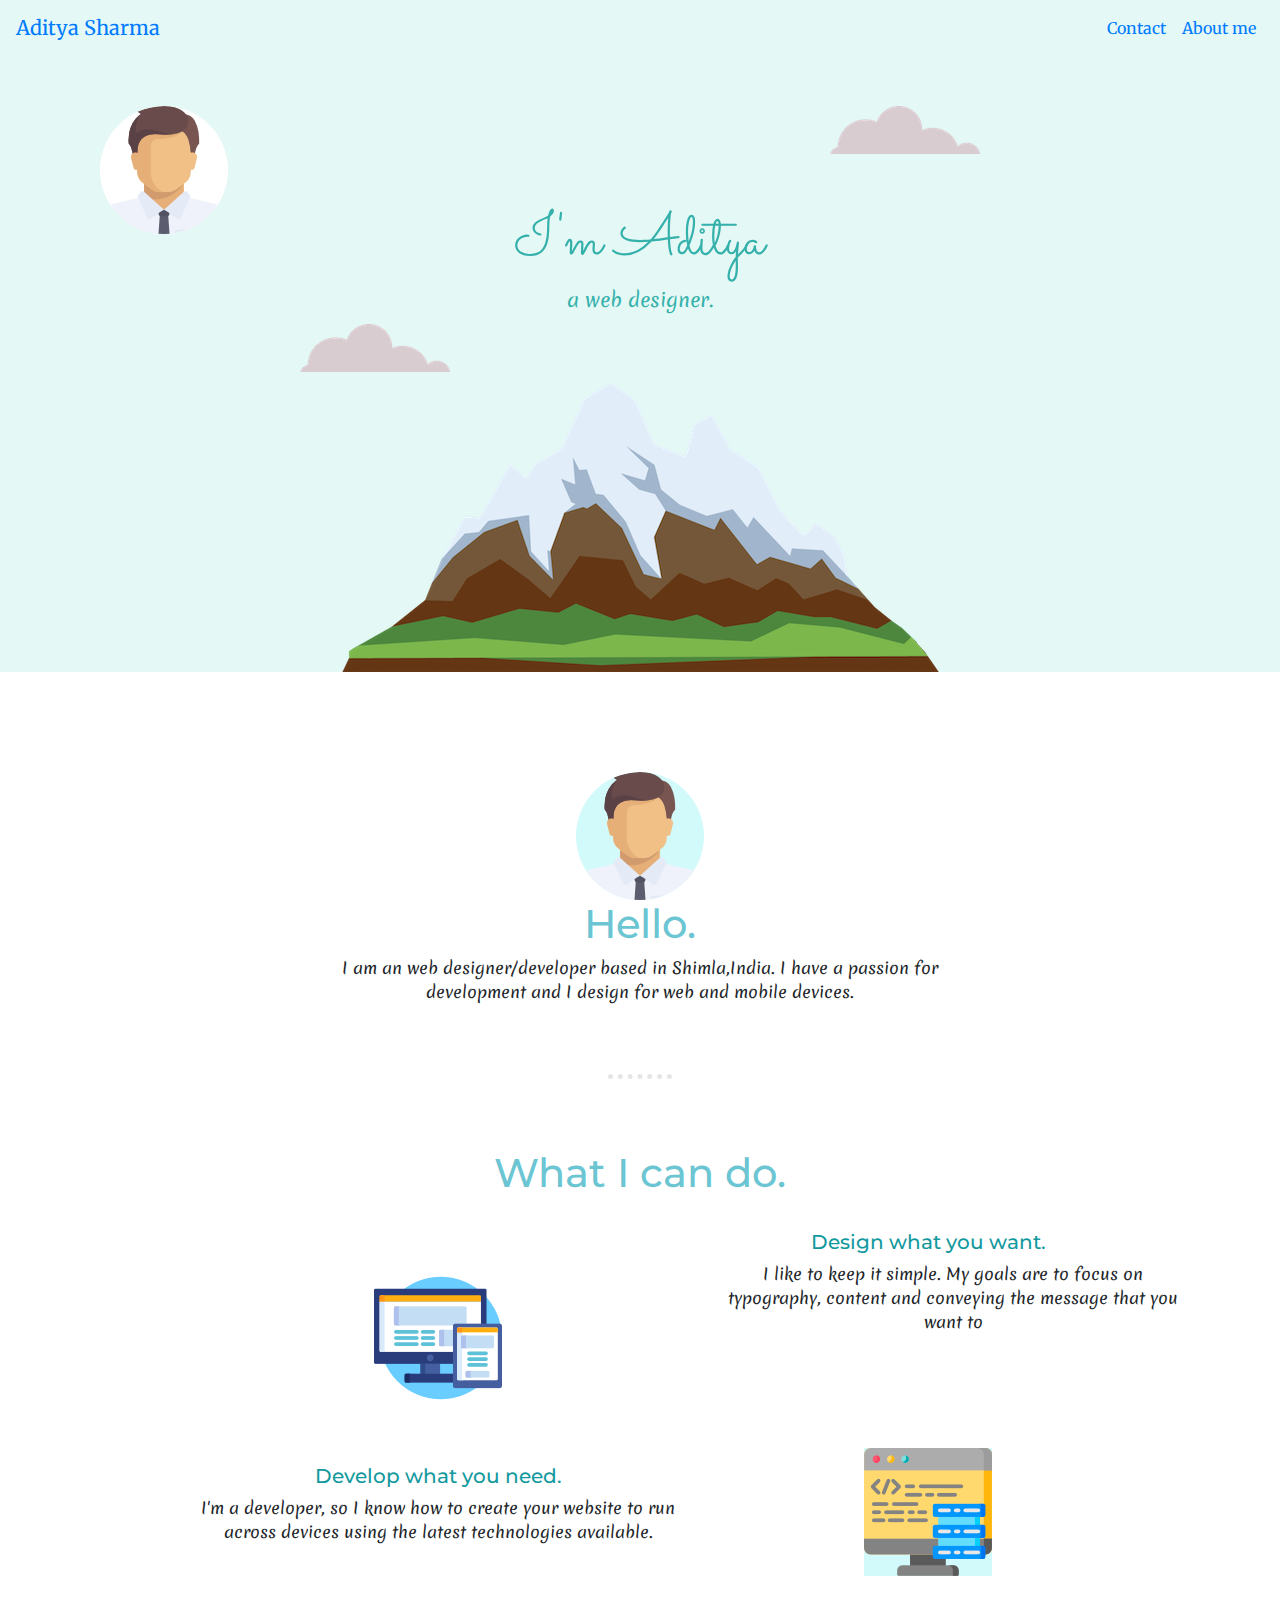
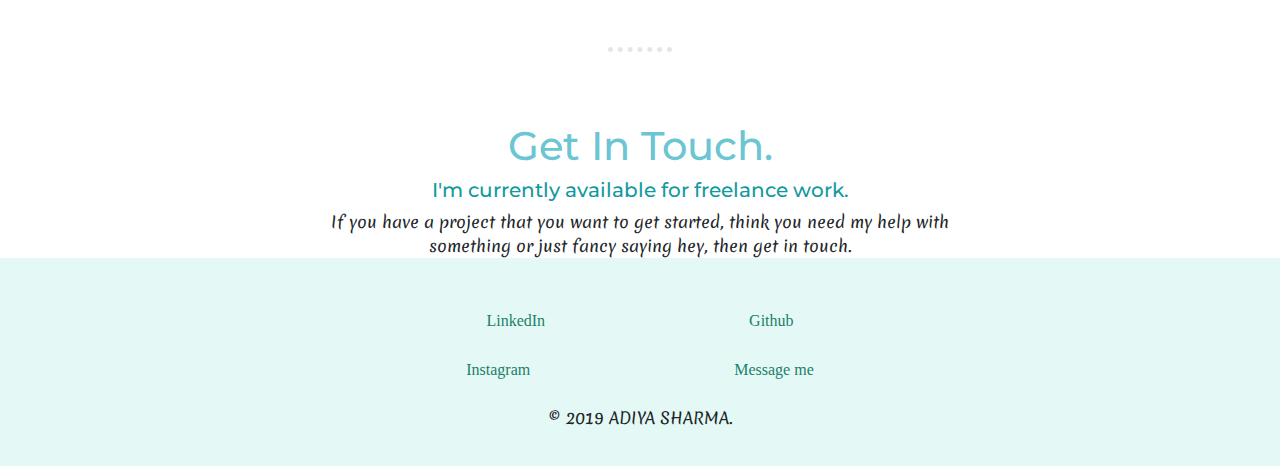
==== index.html @ 89ea3c39 "Update index.html" ====
<!DOCTYPE html>
<html lang="en" dir="ltr">
  <head>
    <meta charset="utf-8">
    <title>Aditya Sharma</title>
      <link rel="stylesheet" href="https://stackpath.bootstrapcdn.com/bootstrap/4.3.1/css/bootstrap.min.css" integrity="sha384-ggOyR0iXCbMQv3Xipma34MD+dH/1fQ784/j6cY/iJTQUOhcWr7x9JvoRxT2MZw1T" crossorigin="anonymous">
    <script src="https://code.jquery.com/jquery-3.3.1.slim.min.js" integrity="sha384-q8i/X+965DzO0rT7abK41JStQIAqVgRVzpbzo5smXKp4YfRvH+8abtTE1Pi6jizo" crossorigin="anonymous"></script>
<script src="https://cdnjs.cloudflare.com/ajax/libs/popper.js/1.14.7/umd/popper.min.js" integrity="sha384-UO2eT0CpHqdSJQ6hJty5KVphtPhzWj9WO1clHTMGa3JDZwrnQq4sF86dIHNDz0W1" crossorigin="anonymous"></script>
<script src="https://stackpath.bootstrapcdn.com/bootstrap/4.3.1/js/bootstrap.min.js" integrity="sha384-JjSmVgyd0p3pXB1rRibZUAYoIIy6OrQ6VrjIEaFf/nJGzIxFDsf4x0xIM+B07jRM" crossorigin="anonymous"></script>
    <link rel="stylesheet" href="styles1.css">
    <link rel="icon" href="favicon.ico">
    <link href="https://fonts.googleapis.com/css?family=Merienda|Merriweather|Montserrat|Sacramento&display=swap" rel="stylesheet">
  </head>
  <body>
    
    <section id="title">

      <!-- Nav Bar -->
      <nav class="navbar navbar-expand-lg navbar-#E4F9F5 bg-#E4F9F5">

     <a class="navbar-brand" href="">Aditya Sharma</a>

     

        <button class="navbar-toggler ml-auto custom-toggler" type="button" data-toggle="collapse" data-target="#collapsingNavbar4">
        <span class="navbar-toggler-icon"></span>
    </button>

    <div class="collapse navbar-collapse" id="collapsingNavbar4"> 
        <ul class="navbar-nav ml-auto">
              <li class="nav-item">
                  <a class="nav-link" href="mailto:adityasharma5119@gmail.com@email.com">Contact</a>
              </li>
              <li class="nav-item">
                  <a class="nav-link"  target="_blank" href="adi.html">About me</a>
              </li>
          </ul>

      </div>
  </nav>
</section>
    
    
    <div class="topcontainer">
      <img  class="ad"src="images/boss.png" alt="profile image">
      <img class="cloud1" src="images/cloud.png" alt="cloud image" />
      <h1>I'm Aditya</h1>
      <p class="book">a web designer.</p>
      <img class="cloud2" src="images/cloud.png" alt="cloud image" />
      <img  class="mountain"src="images/mountain.png" alt="mointain image " />

      </div>

      <div class="middlecontainer">
        <div class="profile">

          <img  class="boss"src="images/boss.png" alt="profile image">
          <h2>Hello.</h2>
          <p class="adi">I am an web designer/developer based in Shimla,India. I have a passion for development and I design for web and mobile devices. </p>
        </div>
        <hr class="line">

        <div class="skills">
          <h2>What I can do.</h2>
          <br />

          <div class="skill-row">
            <table >
              <tr>
              <td>
              <img class="comp" src="images\responsive.png" alt="image"></td>
              <td>
              <h3>Design what you want.</h3>
              <p class="ass">I like to keep it simple. My goals are to focus on typography, content and conveying the message that you want to <send class=""></send></p>
              <br >
              <br />
              <br />
              <br />

             </td>
             </div>
            </tr>

              <tr>
                <div class="skill-row">

              <td>


              <h3>Develop what you need.</h3>
              <p>I'm a developer, so I know how to create your website to run across devices using the latest technologies available.</p>
</td>
<td>


            <img class="develope" src="images\data.png" alt="image">
            </td>
              </div>
              </tr>

            </table>
          </div>
        <hr class="line">
        <div class="contact-me">
          <h2>Get In Touch.</h2>
          <h3>I'm currently available for freelance work.</h3>
          <p class="contact">If you have a project that you want to get started, think you need my help with something or just fancy saying hey, then get in touch.</p>
          
        </div>
      </div>


      <div class="bottom-container">
        <a class="footer-link" href="https://www.linkedin.com/in/aditya-sharma-693244171/" target="_blank">LinkedIn</a>
        <a class="footer-link" href="https://github.com/adii07" target="_blank">Github</a><br /> <br />
        <a class="footer-link" href="https://www.instagram.com/addy.o7/" target="_blank">Instagram</a>
        <a class="footer-link" href="mailto:adityasharma5119@gmail.com@email.com" >Message me</a>
        <br />
        <br />
        <p>© 2019 ADIYA SHARMA.</p>
      </div>
  </body>
</html>
---- styles1.css ----
div{
  background-color: #E4F9F5;
}
body{
font-family: 'Merriweather', serif;
  text-align: center;
  margin: 0;
  border: 0;
}
#title{
  background: #E4F9F5;
  }

  .custom-toggler.navbar-toggler {
    border-color: rgb(255,102,203);
}

.custom-toggler .navbar-toggler-icon {
  background-image: url("data:image/svg+xml;charset=utf8,%3Csvg viewBox='0 0 32 32' xmlns='http://www.w3.org/2000/svg'%3E%3Cpath stroke='rgba(255,102,203, 0.7)' stroke-width='2' stroke-linecap='round' stroke-miterlimit='10' d='M4 8h24M4 16h24M4 24h24'/%3E%3C/svg%3E");
}


h1{
font-family: 'Sacramento', cursive;
margin-top: 1.25rem auto .625rem auto ;
font-size: 3.75rem;
color: #35b0ab;
}
.book{
  color:#35b0ab;
  font-size: 1.2rem;
  margin: 0;
  font-weight: normal;

}

h2{
  font-family: 'Montserrat', sans-serif;
  font-size: 2.5rem;
  color: #6bc5d2;
}
h3{
  font-family: 'Montserrat', sans-serif;
  font-size: 1.25rem;
  color: #11999E;
}
p{
  font-family: 'Merienda', cursive;
}
.boss{
  background-color:#d2fafb;
  border-radius: 50%;
}
.topcontainer{
  position: relative;
  padding-top: 9.375rem;
  margin:0;

}

.adi{
  width: 50%;
  margin:auto;
}

.middlecontainer{
  background-color: white;
  padding-top: 100px;

}

.profile{
  background-color: white;
}

.ad{
position: absolute;
left: 6.25rem;
top: 3.125rem;
border-radius: 50%;
background-color: white;
}

.cloud1{

 position: absolute;
 right: 18.75rem;
 top: 3.125rem;
}

.cloud2{
  position: absolute;
  left: 18.75rem;
  bottom: 18.75rem;
}
hr{
  color: #e0e0e0;
  border-style: none;
  width: 5%;
  border-top-style: dotted;
  border-width:0.313rem;


}

.line{
  margin-top: 4.375rem;
  margin-bottom: 4.375rem;
}
.skills{
  background-color: white;
}
.skill-row{
  background-color: white;
  margin-left: 12.5rem;
  margin-right: 6.25rem;

}
.ass{
  text-align: center;

  margin-left: 3.125rem;
}
.develope{
  background-color: #d2fafb;

}

.contact-me{
  background-color: white;
}

.contact{
  width:50%;
   
  margin: auto;
}

.btn{
 background: #45b29a;
text-align:center;
display: block;
position: relative;
  border-radius: 3px;
  font-family: 'Montserrat', sans-serif;
  color: #1b7f69;
  font-size:0.8em;
  padding: .75em 2em .75em 3.5em;
  margin: 1.875em 31.25em 3.75em 31.25em;
  text-decoration: none;
}

.bottom-container{
   background-color: #E4F9F5;
   
  padding:3.125rem 0 1.25rem;

}
.footer-link{
  margin-left: 6.25rem;
  margin-right: 6.25rem;
  color: #1b7f69;
  font-family:'Pacifico', cursive;
}
.mountain{
  margin: 0;
  padding: 0;
  border: 0;
}
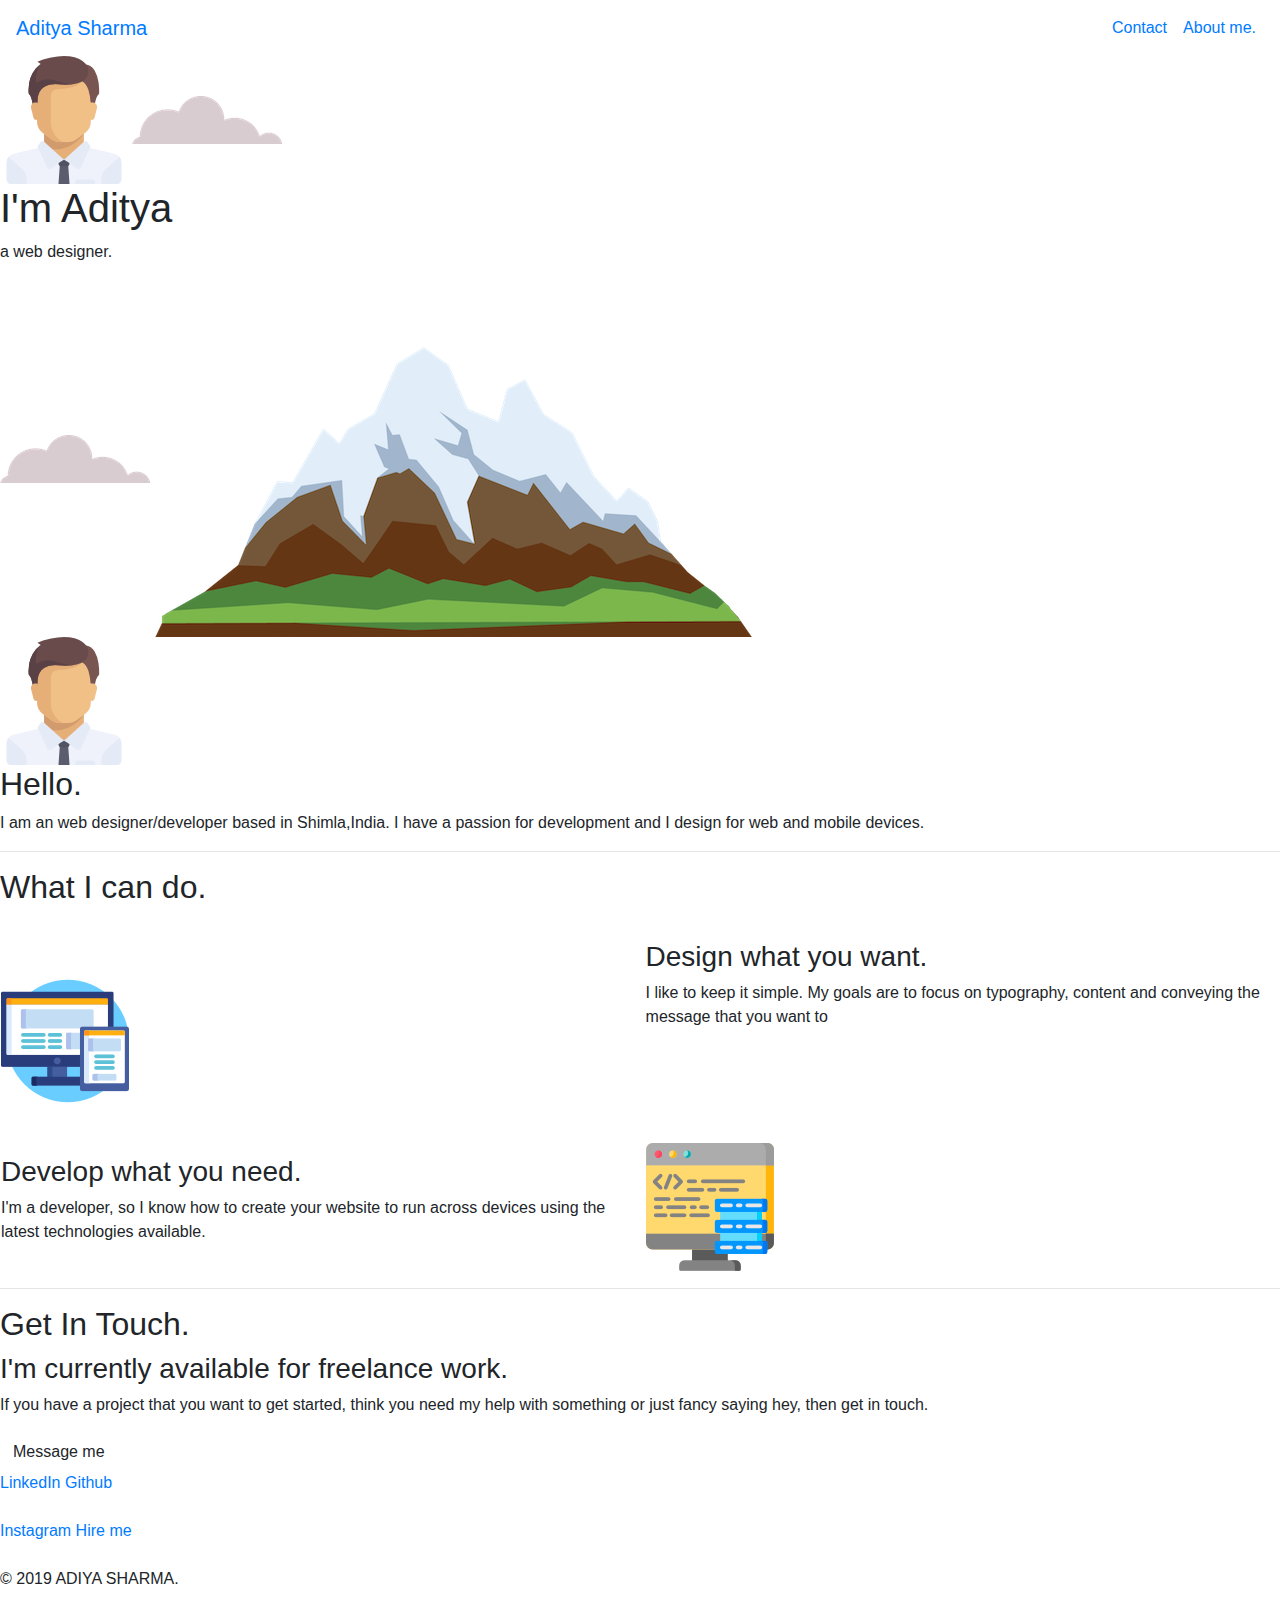
==== commit 509838e9: "Update index.html" ====
--- a/index.html
+++ b/index.html
@@ -3,44 +3,41 @@
   <head>
     <meta charset="utf-8">
     <title>Aditya Sharma</title>
-      <link rel="stylesheet" href="https://stackpath.bootstrapcdn.com/bootstrap/4.3.1/css/bootstrap.min.css" integrity="sha384-ggOyR0iXCbMQv3Xipma34MD+dH/1fQ784/j6cY/iJTQUOhcWr7x9JvoRxT2MZw1T" crossorigin="anonymous">
+    <link rel="stylesheet" href="https://stackpath.bootstrapcdn.com/bootstrap/4.3.1/css/bootstrap.min.css" integrity="sha384-ggOyR0iXCbMQv3Xipma34MD+dH/1fQ784/j6cY/iJTQUOhcWr7x9JvoRxT2MZw1T" crossorigin="anonymous">
     <script src="https://code.jquery.com/jquery-3.3.1.slim.min.js" integrity="sha384-q8i/X+965DzO0rT7abK41JStQIAqVgRVzpbzo5smXKp4YfRvH+8abtTE1Pi6jizo" crossorigin="anonymous"></script>
-<script src="https://cdnjs.cloudflare.com/ajax/libs/popper.js/1.14.7/umd/popper.min.js" integrity="sha384-UO2eT0CpHqdSJQ6hJty5KVphtPhzWj9WO1clHTMGa3JDZwrnQq4sF86dIHNDz0W1" crossorigin="anonymous"></script>
-<script src="https://stackpath.bootstrapcdn.com/bootstrap/4.3.1/js/bootstrap.min.js" integrity="sha384-JjSmVgyd0p3pXB1rRibZUAYoIIy6OrQ6VrjIEaFf/nJGzIxFDsf4x0xIM+B07jRM" crossorigin="anonymous"></script>
-    <link rel="stylesheet" href="styles1.css">
+    <script src="https://cdnjs.cloudflare.com/ajax/libs/popper.js/1.14.7/umd/popper.min.js" integrity="sha384-UO2eT0CpHqdSJQ6hJty5KVphtPhzWj9WO1clHTMGa3JDZwrnQq4sF86dIHNDz0W1" crossorigin="anonymous"></script>
+    <script src="https://stackpath.bootstrapcdn.com/bootstrap/4.3.1/js/bootstrap.min.js" integrity="sha384-JjSmVgyd0p3pXB1rRibZUAYoIIy6OrQ6VrjIEaFf/nJGzIxFDsf4x0xIM+B07jRM" crossorigin="anonymous"></script>
+    <link rel="stylesheet" href="css/styles1.css">
     <link rel="icon" href="favicon.ico">
     <link href="https://fonts.googleapis.com/css?family=Merienda|Merriweather|Montserrat|Sacramento&display=swap" rel="stylesheet">
   </head>
   <body>
-    
     <section id="title">
 
-      <!-- Nav Bar -->
-      <nav class="navbar navbar-expand-lg navbar-#E4F9F5 bg-#E4F9F5">
+    <nav class="a navbar navbar-expand-lg navbar-#35b0ab bg-#6bc5d2">
 
-     <a class="navbar-brand" href="">Aditya Sharma</a>
+   <a class="navbar-brand" href="">Aditya Sharma</a>
 
-     
-
-        <button class="navbar-toggler ml-auto custom-toggler" type="button" data-toggle="collapse" data-target="#collapsingNavbar4">
+  <button class="navbar-toggler ml-auto custom-toggler" type="button" data-toggle="collapse" data-target="#collapsingNavbar4">
         <span class="navbar-toggler-icon"></span>
     </button>
 
-    <div class="collapse navbar-collapse" id="collapsingNavbar4"> 
+    <div class="collapse navbar-collapse" id="collapsingNavbar4">
+
         <ul class="navbar-nav ml-auto">
-              <li class="nav-item">
-                  <a class="nav-link" href="mailto:adityasharma5119@gmail.com@email.com">Contact</a>
-              </li>
-              <li class="nav-item">
-                  <a class="nav-link"  target="_blank" href="adi.html">About me</a>
-              </li>
-          </ul>
+            <li class="nav-item">
+                <a class="nav-link" href="mailto:adityasharma5119@gmail.com@email.com">Contact</a>
+            </li>
+            <li class="nav-item">
+                <a class="nav-link" href="adi.html">About me.</a>
+            </li>
 
-      </div>
+        </ul>
+
+    </div>
   </nav>
 </section>
-    
-    
+
     <div class="topcontainer">
       <img  class="ad"src="images/boss.png" alt="profile image">
       <img class="cloud1" src="images/cloud.png" alt="cloud image" />
@@ -105,7 +102,7 @@
           <h2>Get In Touch.</h2>
           <h3>I'm currently available for freelance work.</h3>
           <p class="contact">If you have a project that you want to get started, think you need my help with something or just fancy saying hey, then get in touch.</p>
-          
+          <a class="btn" href="mailto:adityasharma5119@gmail.com@email.com">Message me</a>
         </div>
       </div>
 
@@ -114,10 +111,11 @@
         <a class="footer-link" href="https://www.linkedin.com/in/aditya-sharma-693244171/" target="_blank">LinkedIn</a>
         <a class="footer-link" href="https://github.com/adii07" target="_blank">Github</a><br /> <br />
         <a class="footer-link" href="https://www.instagram.com/addy.o7/" target="_blank">Instagram</a>
-        <a class="footer-link" href="mailto:adityasharma5119@gmail.com@email.com" >Message me</a>
+        <a class="footer-link" href="mailto:adityasharma5119@gmail.com@email.com" >Hire me</a>
         <br />
         <br />
         <p>© 2019 ADIYA SHARMA.</p>
       </div>
   </body>
 </html>
+
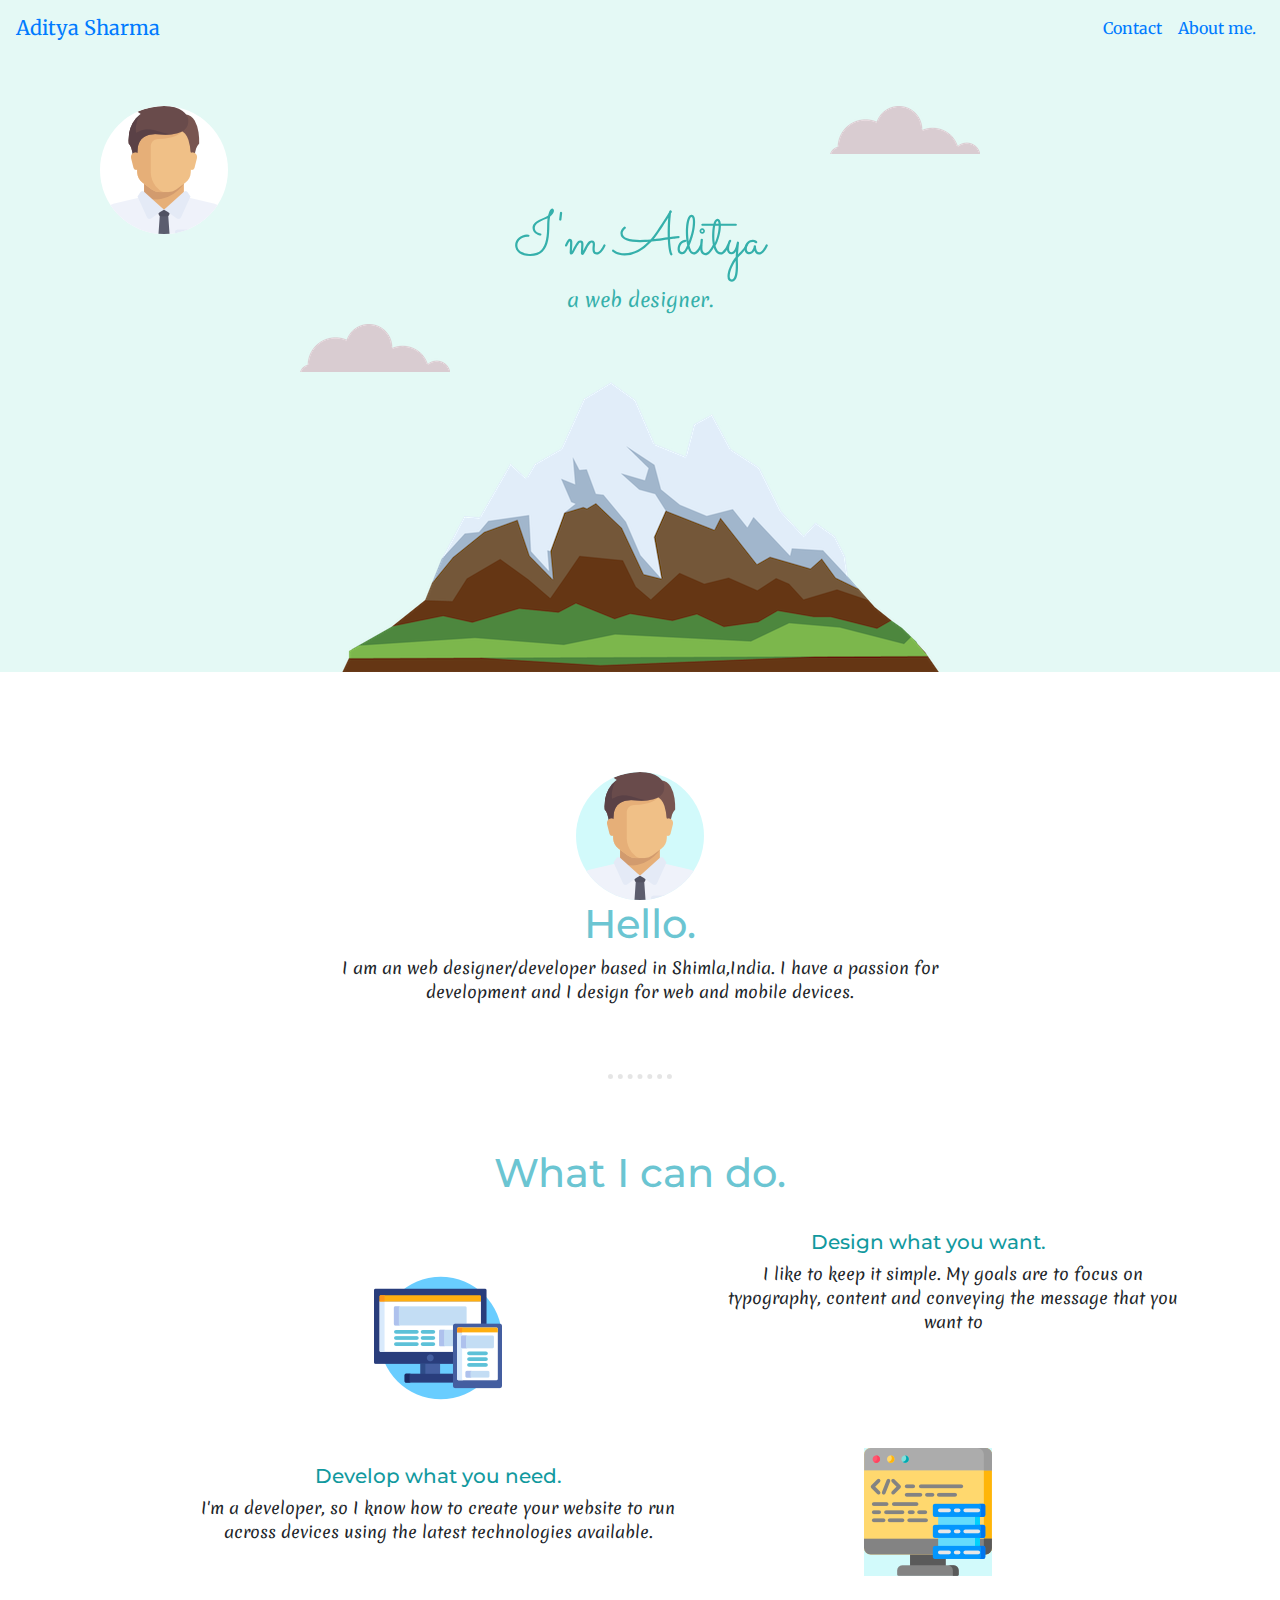
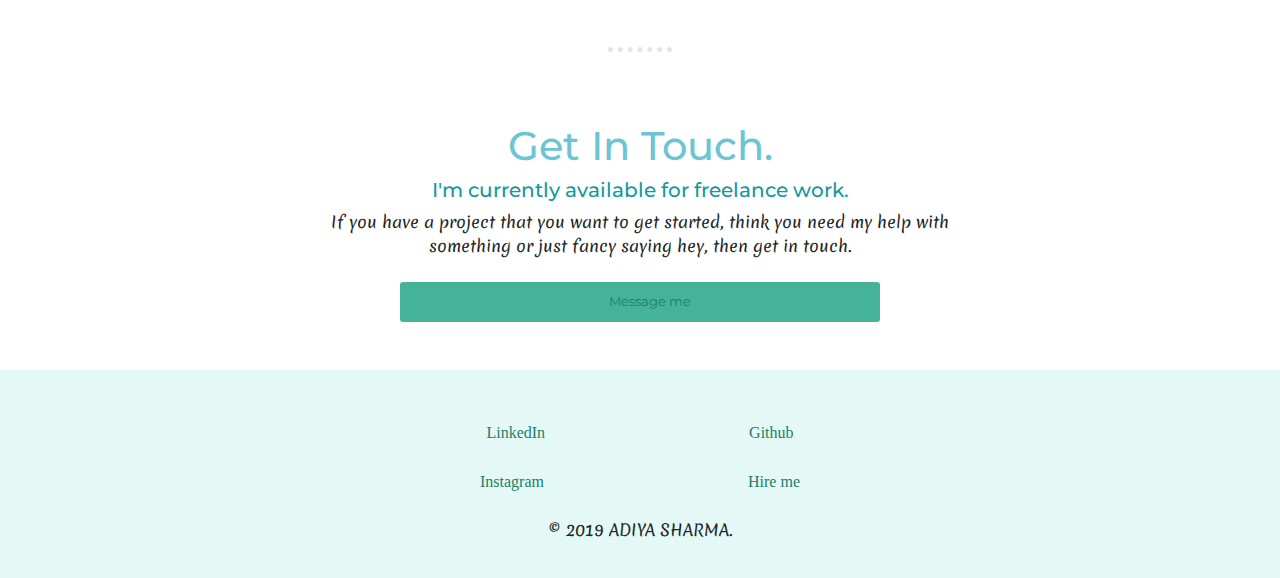
==== commit efab90c2: "Update index.html" ====
--- a/index.html
+++ b/index.html
@@ -7,7 +7,7 @@
     <script src="https://code.jquery.com/jquery-3.3.1.slim.min.js" integrity="sha384-q8i/X+965DzO0rT7abK41JStQIAqVgRVzpbzo5smXKp4YfRvH+8abtTE1Pi6jizo" crossorigin="anonymous"></script>
     <script src="https://cdnjs.cloudflare.com/ajax/libs/popper.js/1.14.7/umd/popper.min.js" integrity="sha384-UO2eT0CpHqdSJQ6hJty5KVphtPhzWj9WO1clHTMGa3JDZwrnQq4sF86dIHNDz0W1" crossorigin="anonymous"></script>
     <script src="https://stackpath.bootstrapcdn.com/bootstrap/4.3.1/js/bootstrap.min.js" integrity="sha384-JjSmVgyd0p3pXB1rRibZUAYoIIy6OrQ6VrjIEaFf/nJGzIxFDsf4x0xIM+B07jRM" crossorigin="anonymous"></script>
-    <link rel="stylesheet" href="css/styles1.css">
+    <link rel="stylesheet" href="styles1.css">
     <link rel="icon" href="favicon.ico">
     <link href="https://fonts.googleapis.com/css?family=Merienda|Merriweather|Montserrat|Sacramento&display=swap" rel="stylesheet">
   </head>
--- a/styles1.css
+++ b/styles1.css
@@ -0,0 +1,169 @@
+div{
+  background-color: #E4F9F5;
+}
+body{
+font-family: 'Merriweather', serif;
+  text-align: center;
+  margin: 0;
+  border: 0;
+}
+#title{
+  background: #E4F9F5;
+  }
+
+  .custom-toggler.navbar-toggler {
+    border-color: rgb(255,102,203);
+}
+
+.custom-toggler .navbar-toggler-icon {
+  background-image: url("data:image/svg+xml;charset=utf8,%3Csvg viewBox='0 0 32 32' xmlns='http://www.w3.org/2000/svg'%3E%3Cpath stroke='rgba(255,102,203, 0.7)' stroke-width='2' stroke-linecap='round' stroke-miterlimit='10' d='M4 8h24M4 16h24M4 24h24'/%3E%3C/svg%3E");
+}
+
+
+h1{
+font-family: 'Sacramento', cursive;
+margin-top: 1.25rem auto .625rem auto ;
+font-size: 3.75rem;
+color: #35b0ab;
+}
+.book{
+  color:#35b0ab;
+  font-size: 1.2rem;
+  margin: 0;
+  font-weight: normal;
+
+}
+
+h2{
+  font-family: 'Montserrat', sans-serif;
+  font-size: 2.5rem;
+  color: #6bc5d2;
+}
+h3{
+  font-family: 'Montserrat', sans-serif;
+  font-size: 1.25rem;
+  color: #11999E;
+}
+p{
+  font-family: 'Merienda', cursive;
+}
+.boss{
+  background-color:#d2fafb;
+  border-radius: 50%;
+}
+.topcontainer{
+  position: relative;
+  padding-top: 9.375rem;
+  margin:0;
+
+}
+
+.adi{
+  width: 50%;
+  margin:auto;
+}
+
+.middlecontainer{
+  background-color: white;
+  padding-top: 100px;
+
+}
+
+.profile{
+  background-color: white;
+}
+
+.ad{
+position: absolute;
+left: 6.25rem;
+top: 3.125rem;
+border-radius: 50%;
+background-color: white;
+}
+
+.cloud1{
+
+ position: absolute;
+ right: 18.75rem;
+ top: 3.125rem;
+}
+
+.cloud2{
+  position: absolute;
+  left: 18.75rem;
+  bottom: 18.75rem;
+}
+hr{
+  color: #e0e0e0;
+  border-style: none;
+  width: 5%;
+  border-top-style: dotted;
+  border-width:0.313rem;
+
+
+}
+
+.line{
+  margin-top: 4.375rem;
+  margin-bottom: 4.375rem;
+}
+.skills{
+  background-color: white;
+}
+.skill-row{
+  background-color: white;
+  margin-left: 12.5rem;
+  margin-right: 6.25rem;
+
+}
+.ass{
+  text-align: center;
+
+  margin-left: 3.125rem;
+}
+.develope{
+  background-color: #d2fafb;
+
+}
+
+.contact-me{
+  background-color: white;
+}
+
+.contact{
+  width:50%;
+   
+  margin: auto;
+}
+
+.btn{
+ background: #45b29a;
+text-align:center;
+display: block;
+position: relative;
+  border-radius: 3px;
+  font-family: 'Montserrat', sans-serif;
+  color: #1b7f69;
+  font-size:0.8em;
+  padding: .75em 2em .75em 3.5em;
+  margin: 1.875em 31.25em 3.75em 31.25em;
+  text-decoration: none;
+}
+
+.bottom-container{
+   background-color: #E4F9F5;
+   
+  padding:3.125rem 0 1.25rem;
+
+}
+.footer-link{
+  margin-left: 6.25rem;
+  margin-right: 6.25rem;
+  color: #1b7f69;
+  font-family:'Pacifico', cursive;
+}
+.mountain{
+  margin: 0;
+  padding: 0;
+  border: 0;
+}
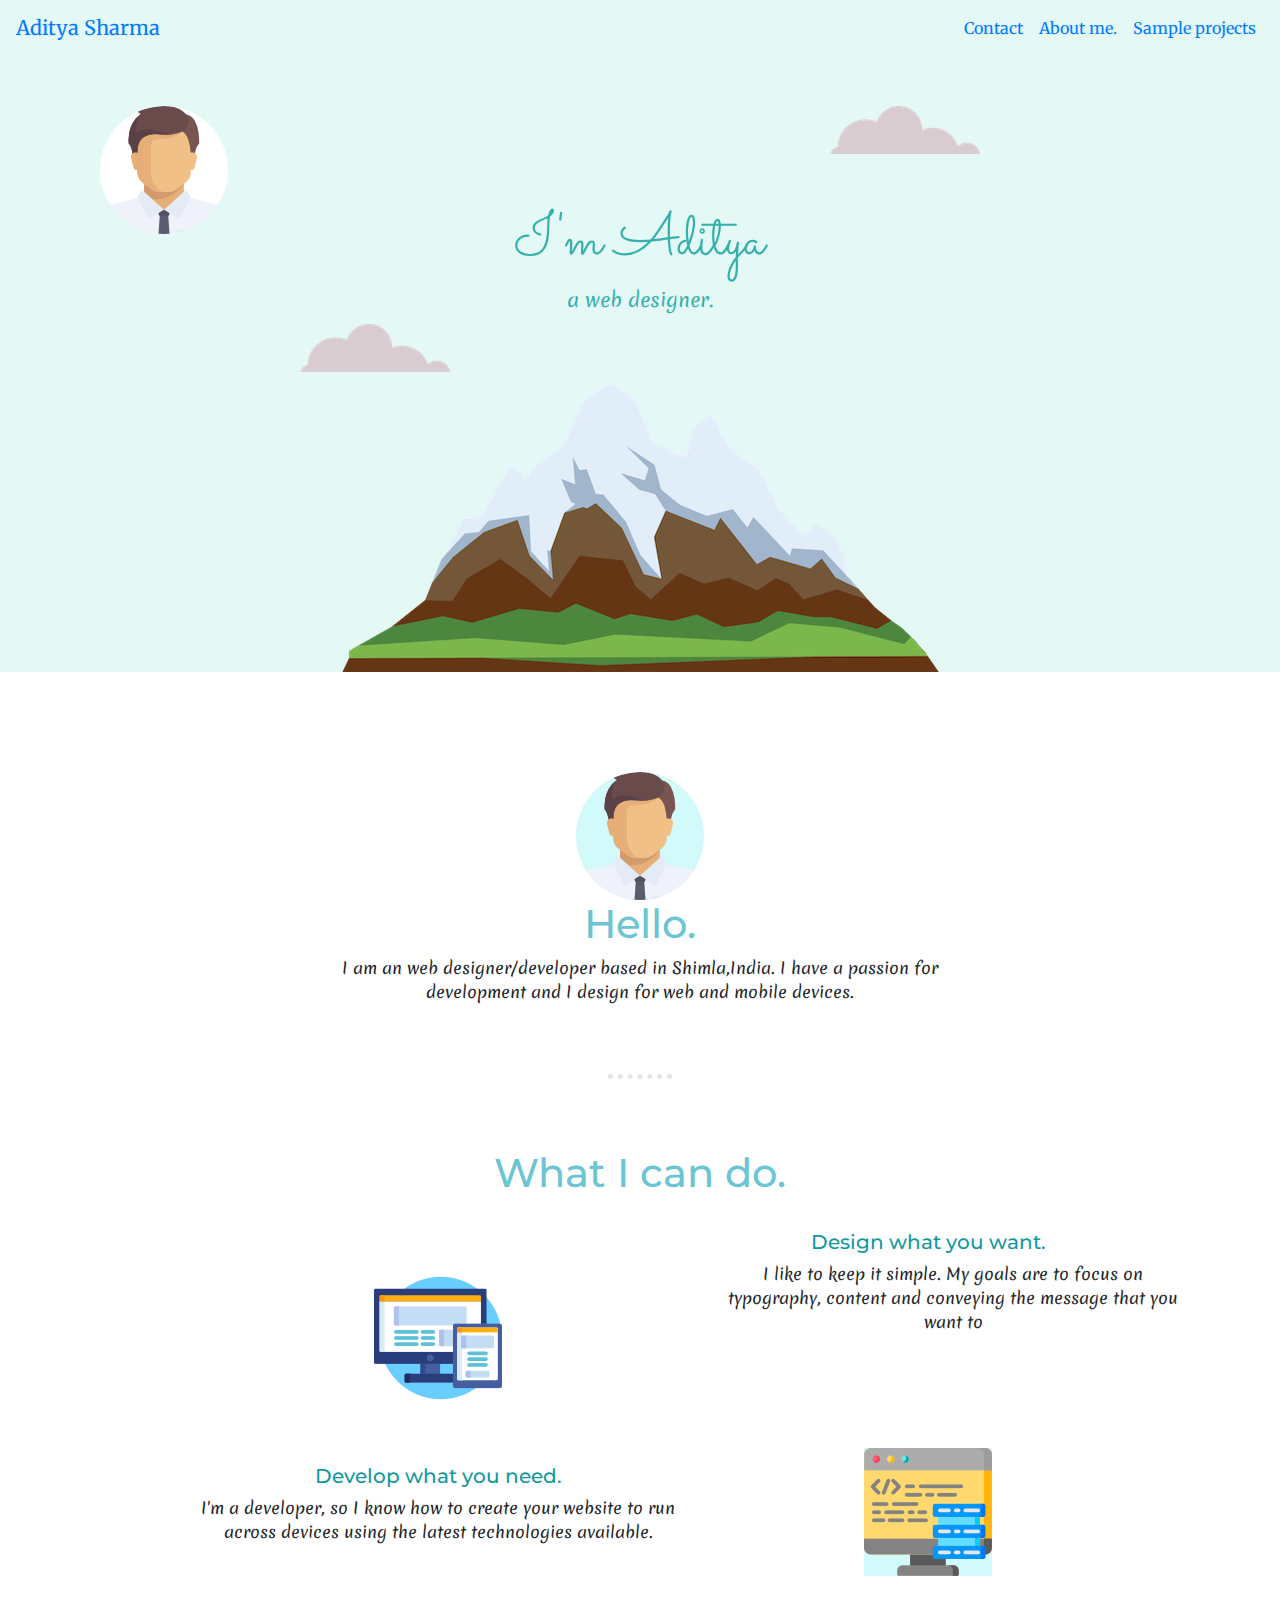
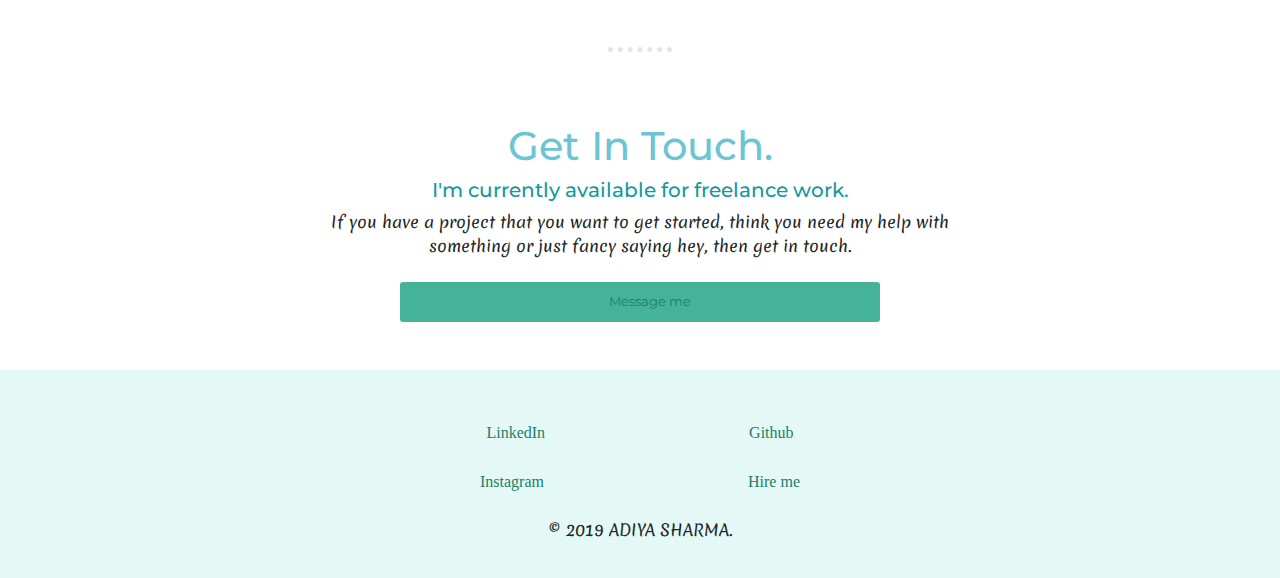
==== commit 11a515b8: "Update index.html" ====
--- a/index.html
+++ b/index.html
@@ -29,7 +29,10 @@
                 <a class="nav-link" href="mailto:adityasharma5119@gmail.com@email.com">Contact</a>
             </li>
             <li class="nav-item">
-                <a class="nav-link" href="adi.html">About me.</a>
+                <a class="nav-link" href="adi.html" target="_blank">About me.</a>
+            </li>
+          <li class="nav-item">
+                <a class="nav-link" href="adi.html">Sample projects</a>
             </li>
 
         </ul>
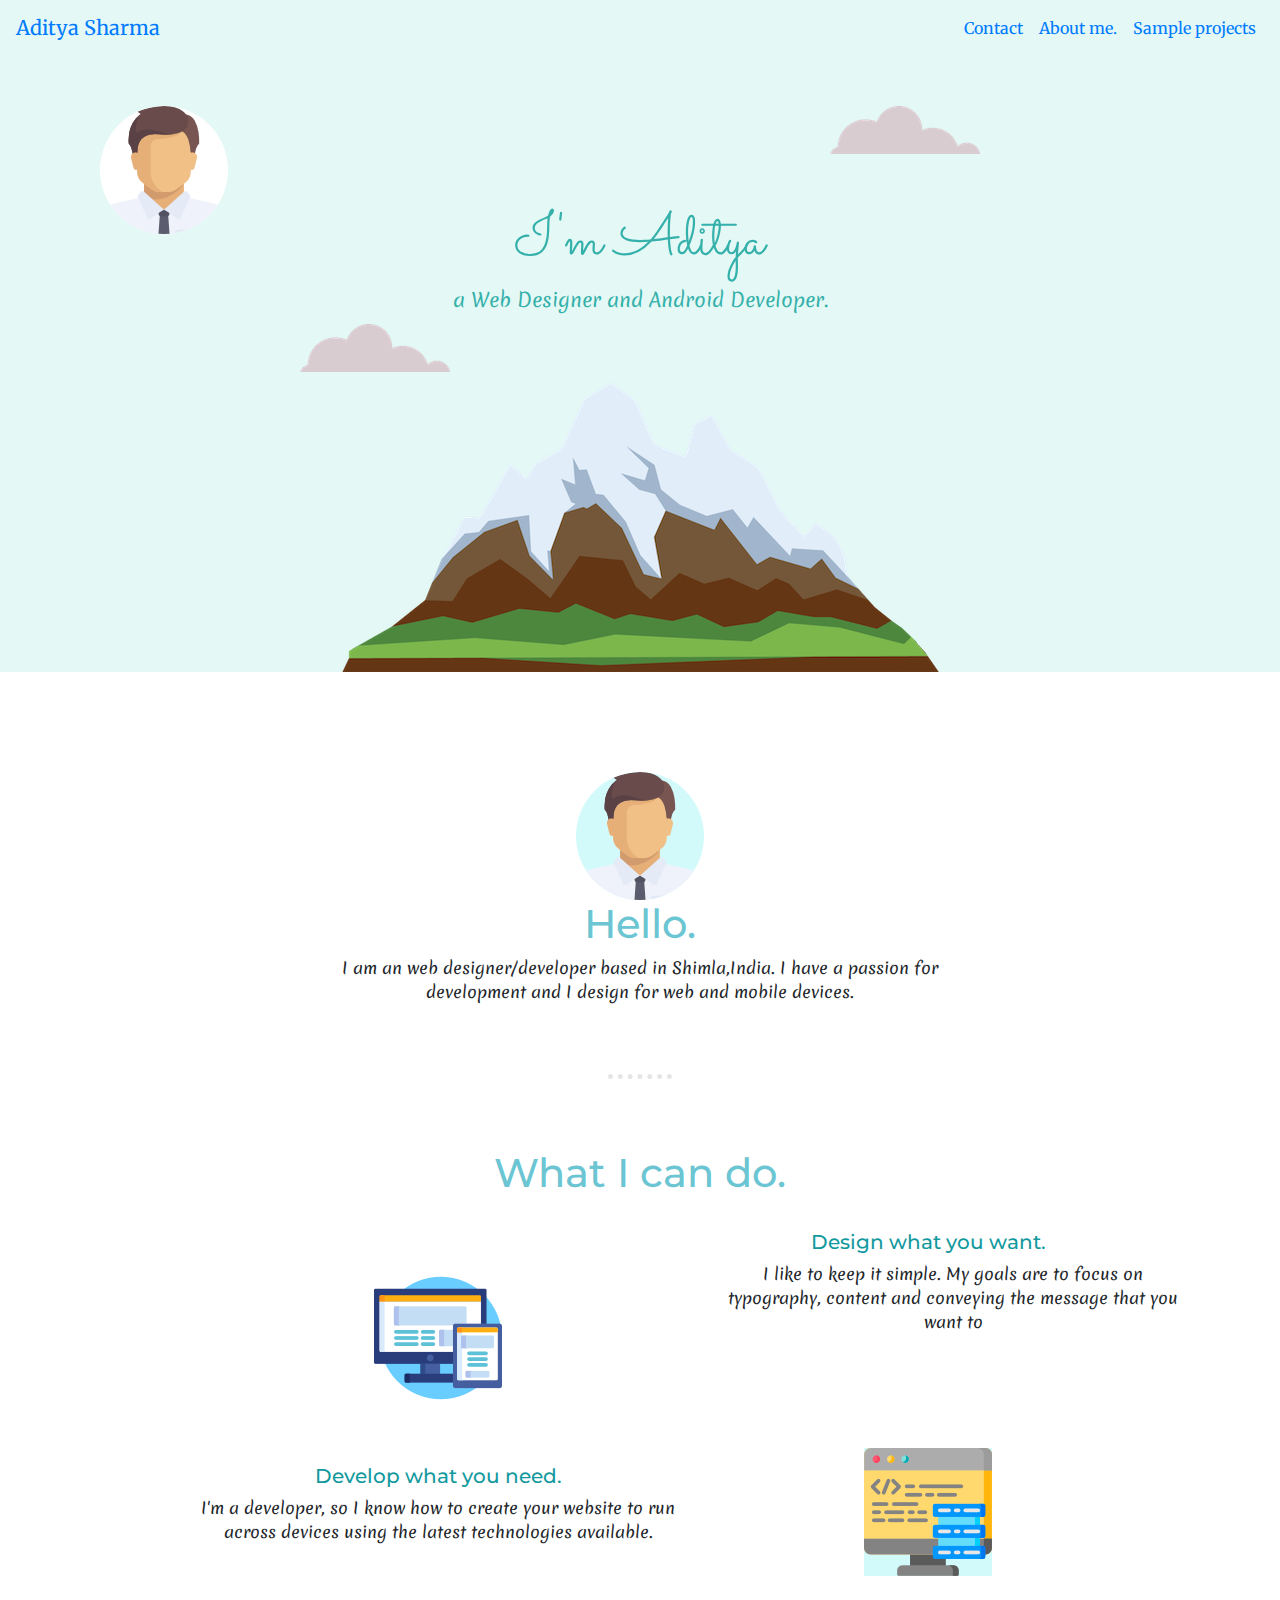
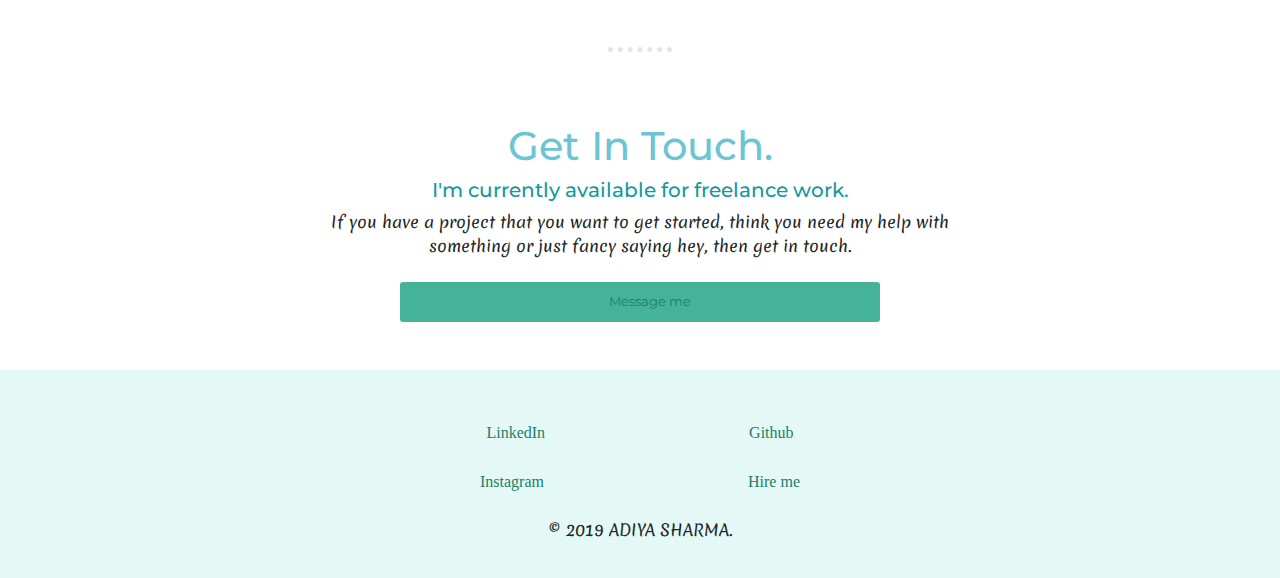
==== commit d8398c0d: "Update index.html" ====
--- a/index.html
+++ b/index.html
@@ -32,7 +32,7 @@
                 <a class="nav-link" href="adi.html" target="_blank">About me.</a>
             </li>
           <li class="nav-item">
-                <a class="nav-link" href="adi.html">Sample projects</a>
+                <a class="nav-link" href="sample.html" target="_blank" >Sample projects</a>
             </li>
 
         </ul>
@@ -45,7 +45,7 @@
       <img  class="ad"src="images/boss.png" alt="profile image">
       <img class="cloud1" src="images/cloud.png" alt="cloud image" />
       <h1>I'm Aditya</h1>
-      <p class="book">a web designer.</p>
+      <p class="book">a Web Designer and Android Developer.</p>
       <img class="cloud2" src="images/cloud.png" alt="cloud image" />
       <img  class="mountain"src="images/mountain.png" alt="mointain image " />
 
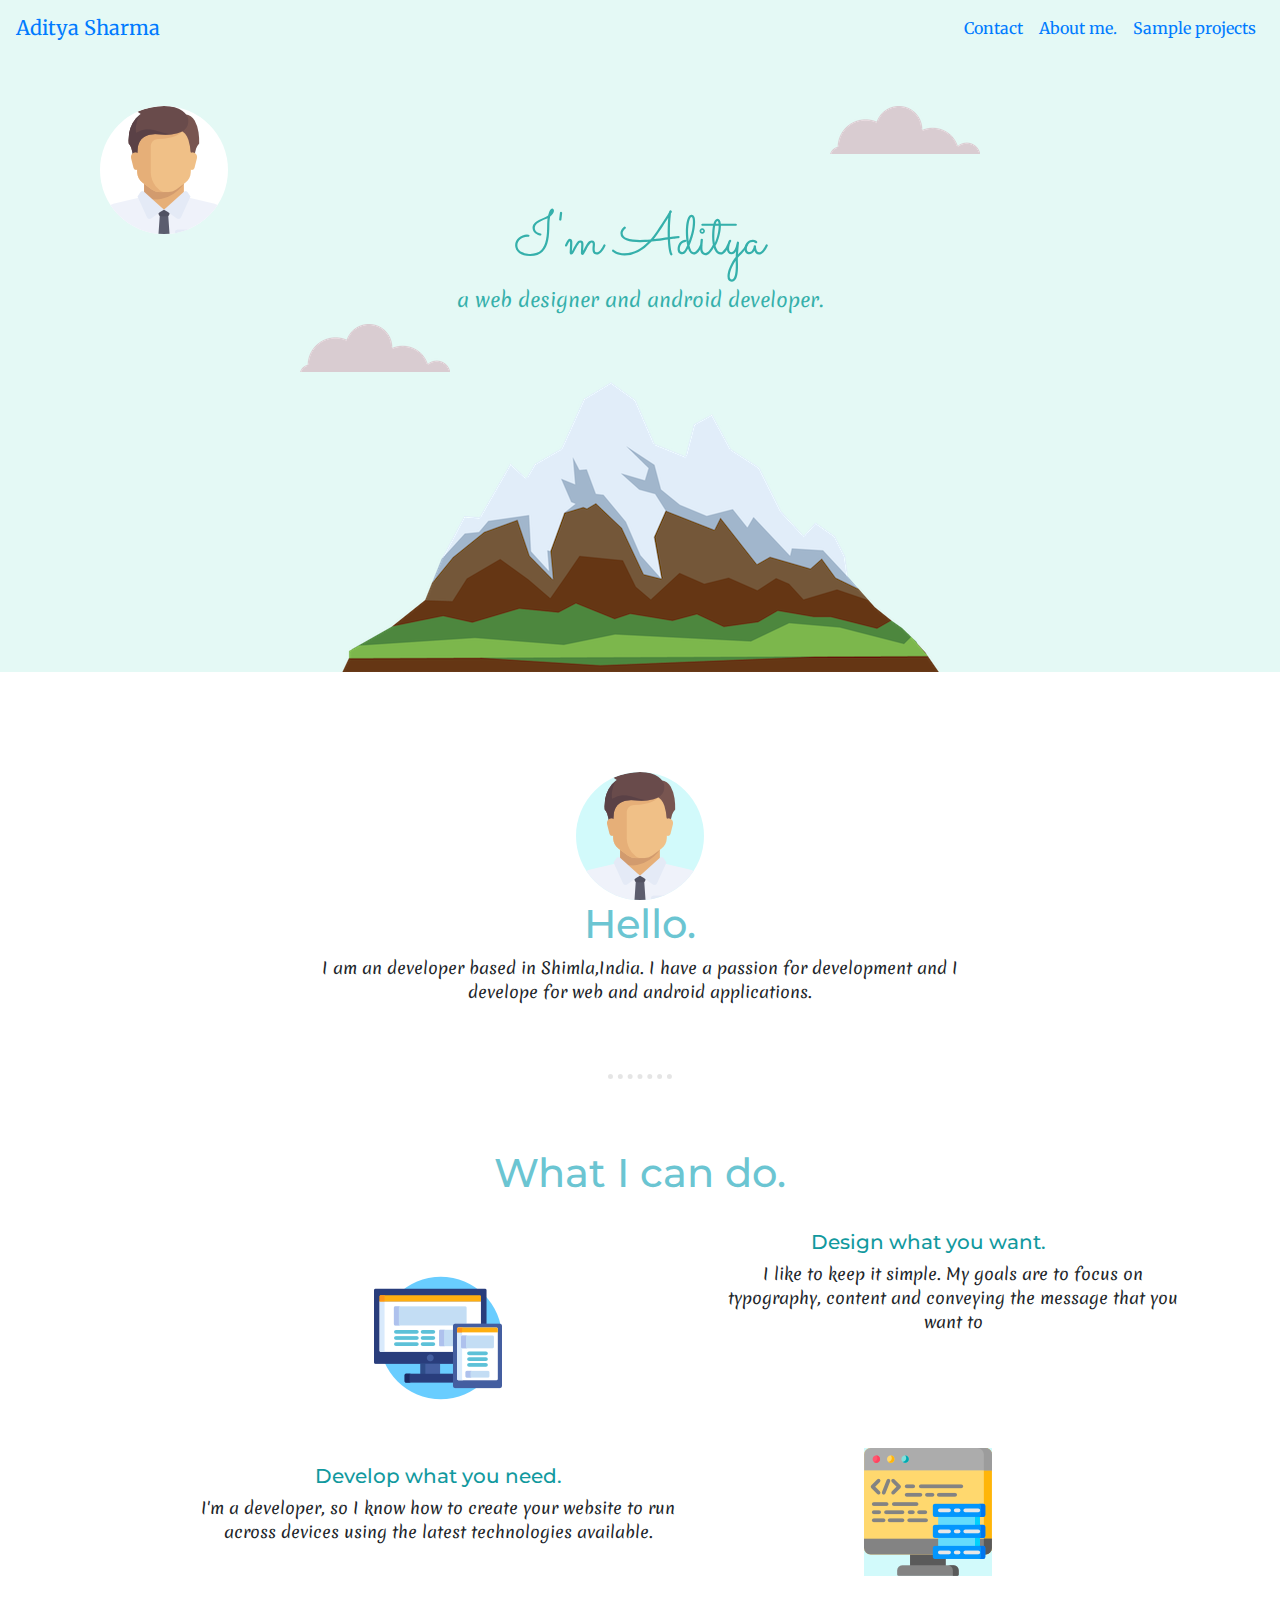
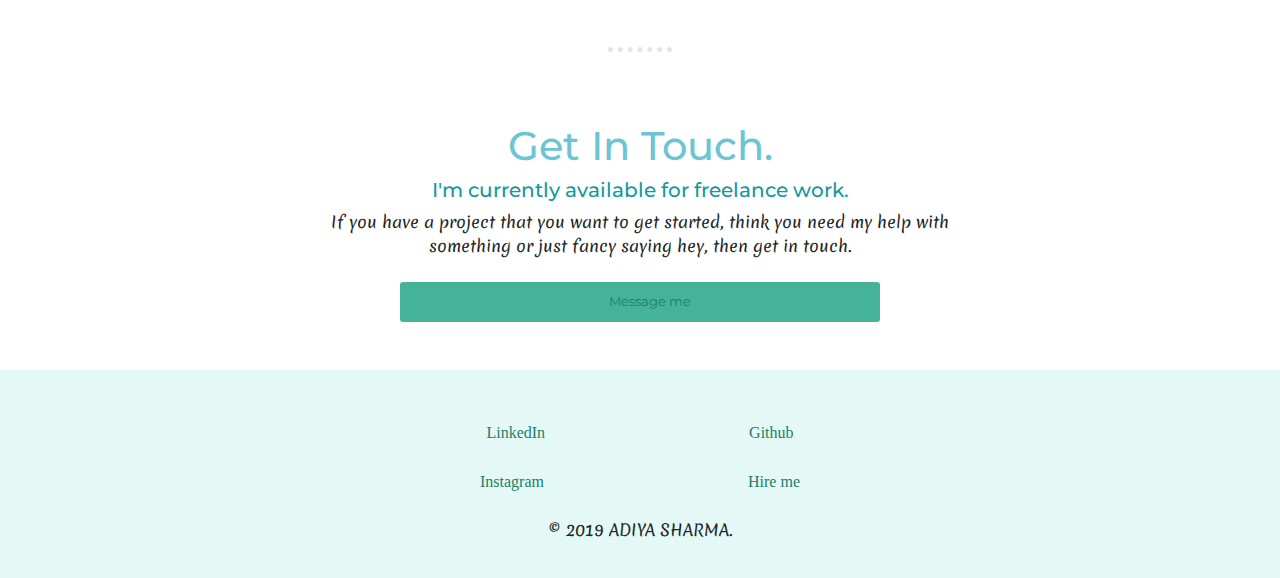
==== commit b2541390: "Update index.html" ====
--- a/index.html
+++ b/index.html
@@ -45,7 +45,7 @@
       <img  class="ad"src="images/boss.png" alt="profile image">
       <img class="cloud1" src="images/cloud.png" alt="cloud image" />
       <h1>I'm Aditya</h1>
-      <p class="book">a Web Designer and Android Developer.</p>
+      <p class="book">a web designer and android developer.</p>
       <img class="cloud2" src="images/cloud.png" alt="cloud image" />
       <img  class="mountain"src="images/mountain.png" alt="mointain image " />
 
@@ -56,7 +56,7 @@
 
           <img  class="boss"src="images/boss.png" alt="profile image">
           <h2>Hello.</h2>
-          <p class="adi">I am an web designer/developer based in Shimla,India. I have a passion for development and I design for web and mobile devices. </p>
+          <p class="adi">I am an developer based in Shimla,India. I have a passion for development and I develope for web and android applications. </p>
         </div>
         <hr class="line">
 
